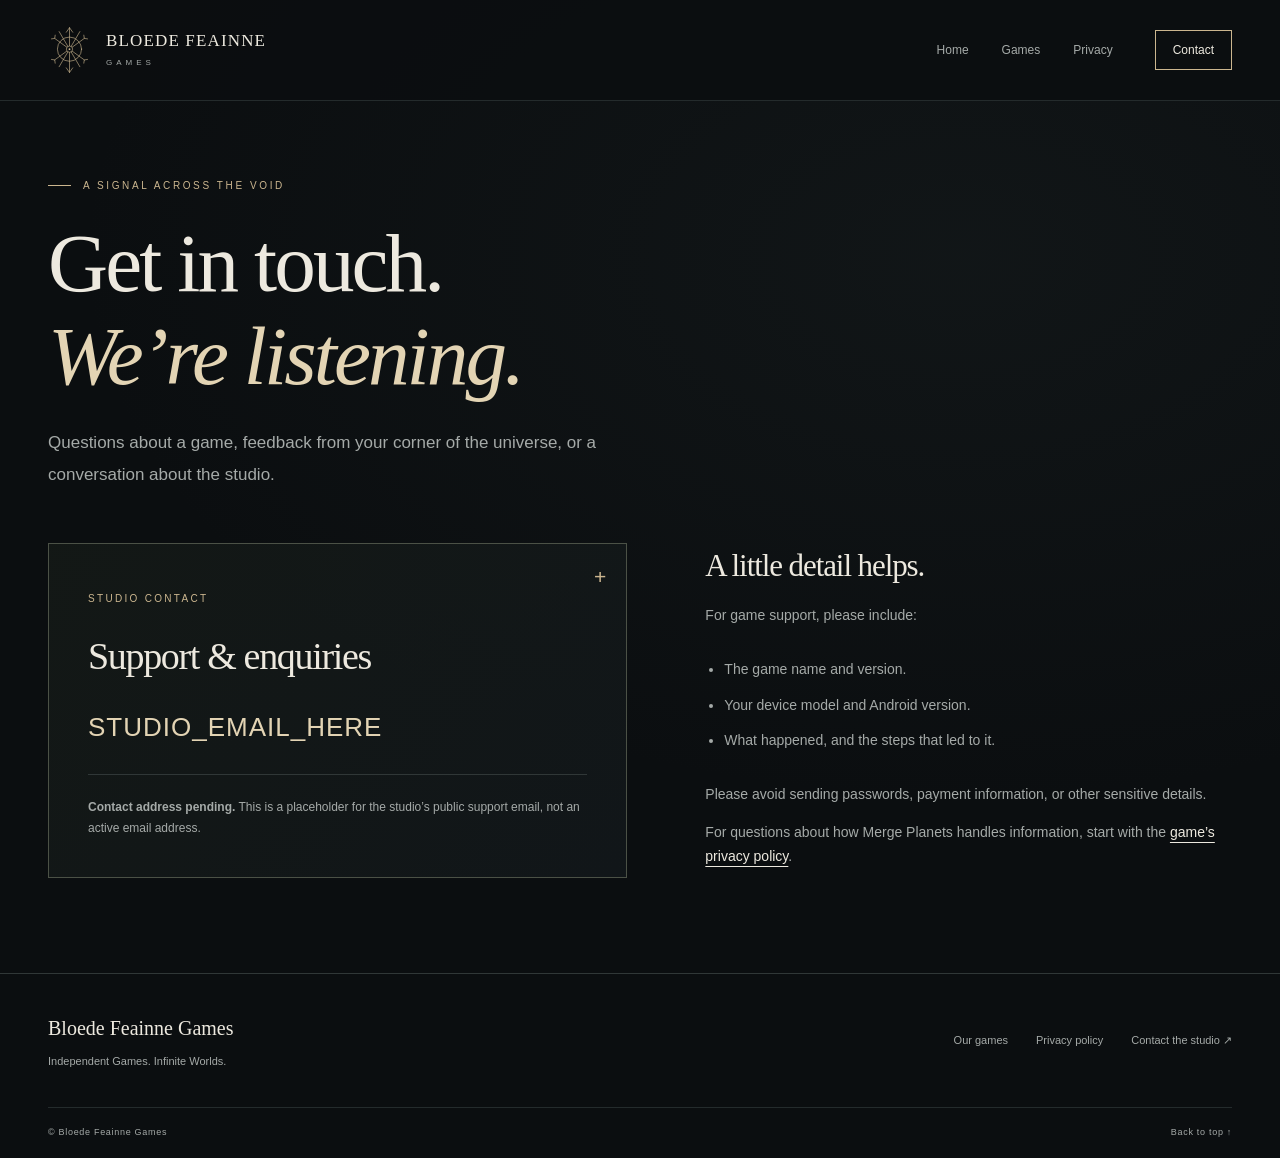
==== contact/index.html @ 2b844831 "Build Bloede Feainne Games static studio website" ====
<!doctype html>
<html lang="en">
<head>
  <meta charset="utf-8">
  <meta name="viewport" content="width=device-width, initial-scale=1">
  <title>Contact | Bloede Feainne Games</title>
  <meta name="description" content="Contact Bloede Feainne Games for game support, feedback, or studio enquiries.">
  <meta name="theme-color" content="#0b0e10">
  <meta name="robots" content="index, follow">
  <link rel="canonical" href="https://bloede-feainne-games.github.io/contact/">
  <meta property="og:type" content="website">
  <meta property="og:site_name" content="Bloede Feainne Games">
  <meta property="og:locale" content="en_US">
  <meta property="og:title" content="Contact | Bloede Feainne Games">
  <meta property="og:description" content="Contact Bloede Feainne Games for game support, feedback, or studio enquiries.">
  <meta property="og:url" content="https://bloede-feainne-games.github.io/contact/">
  <meta property="og:image" content="https://bloede-feainne-games.github.io/assets/images/social-card.png">
  <meta property="og:image:type" content="image/png">
  <meta property="og:image:width" content="1200">
  <meta property="og:image:height" content="630">
  <meta property="og:image:alt" content="Bloede Feainne Games. Independent Games. Infinite Worlds. Original eclipse illustration.">
  <meta name="twitter:card" content="summary_large_image">
  <meta name="twitter:title" content="Contact | Bloede Feainne Games">
  <meta name="twitter:description" content="Contact Bloede Feainne Games for game support, feedback, or studio enquiries.">
  <meta name="twitter:image" content="https://bloede-feainne-games.github.io/assets/images/social-card.png">
  <meta name="twitter:image:alt" content="Bloede Feainne Games. Independent Games. Infinite Worlds.">
  <link rel="icon" href="../assets/images/favicon.svg" type="image/svg+xml">
  <link rel="stylesheet" href="../assets/css/site.css">
  <script src="../assets/js/site.js" defer></script>
</head>
<body id="top">
  <a class="skip-link" href="#main">Skip to content</a>
  <header class="site-header">
    <div class="container header-inner">
      <a class="brand" href="../" aria-label="Bloede Feainne Games — home">
        <img src="../assets/images/studio-mark.svg" alt="" width="43" height="51">
        <span class="brand-name">Bloede Feainne<small>Games</small></span>
      </a>
      <button class="menu-toggle" type="button" data-menu-toggle hidden aria-controls="site-navigation" aria-expanded="true" aria-label="Close navigation">Menu<span class="menu-lines" aria-hidden="true"></span></button>
      <nav class="site-nav" id="site-navigation" data-navigation data-open="true" aria-label="Main navigation">
          <a href="../">Home</a>
          <a href="../games/">Games</a>
          <a href="../privacy/merge-planets/">Privacy</a>
          <a href="../contact/" class="nav-contact" aria-current="page">Contact</a>
      </nav>
    </div>
  </header>
  <main id="main" tabindex="-1">

    <div class="container">
      <header class="page-intro"><p class="eyebrow">A signal across the void</p><h1>Get in touch.<br><em>We’re listening.</em></h1><p class="lead">Questions about a game, feedback from your corner of the universe, or a conversation about the studio.</p></header>
      <div class="contact-layout">
        <section class="contact-panel" aria-labelledby="contact-heading">
          <span class="section-label">Studio contact</span><h2 id="contact-heading">Support &amp; enquiries</h2>
          <!-- PUBLIC EMAIL PLACEHOLDER: replace with a studio address. Do not add personal contact details. -->
          <span class="email-placeholder">STUDIO_EMAIL_HERE</span>
          <p class="placeholder-explanation"><strong>Contact address pending.</strong> This is a placeholder for the studio’s public support email, not an active email address.</p>
        </section>
        <section class="contact-notes" aria-labelledby="support-heading"><h2 id="support-heading">A little detail helps.</h2><p>For game support, please include:</p><ul><li>The game name and version.</li><li>Your device model and Android version.</li><li>What happened, and the steps that led to it.</li></ul><p>Please avoid sending passwords, payment information, or other sensitive details.</p><p>For questions about how Merge Planets handles information, start with the <a href="../privacy/merge-planets/">game’s privacy policy</a>.</p></section>
      </div>
    </div>
  </main>
  <footer class="site-footer">
    <div class="container">
      <div class="footer-top">
        <div><p class="footer-brand">Bloede Feainne Games</p><p class="footer-tagline">Independent Games. Infinite Worlds.</p></div>
        <nav class="footer-nav" aria-label="Footer navigation">
          <a href="../games/">Our games</a>
          <a href="../privacy/merge-planets/">Privacy policy</a>
          <a href="../contact/">Contact the studio <span aria-hidden="true">↗</span></a>
        </nav>
      </div>
      <div class="footer-bottom"><p>© Bloede Feainne Games</p><a href="#top">Back to top <span aria-hidden="true">↑</span></a></div>
    </div>
  </footer>
</body>
</html>
---- assets/css/site.css ----
/*
 * Bloede Feainne Games — shared, dependency-free visual system.
 * 1. Tokens and foundations  2. Navigation  3. Home  4. Games
 * 5. Contact and policy  6. Footer  7. Responsive and motion preferences
 */

/* 1. Tokens and foundations */
:root {
  color-scheme: dark;
  --ink: #0b0e10;
  --surface: #111619;
  --raised: #171d20;
  --paper: #ede9df;
  --muted: #a5aaa8;
  --gold: #cbb68f;
  --gold-light: #e3d4b4;
  --line: #303737;
  --line-soft: #242b2c;
  --red: #bc7870;
  --serif: "Iowan Old Style", "Palatino Linotype", "Book Antiqua", Palatino, Georgia, serif;
  --sans: -apple-system, BlinkMacSystemFont, "Segoe UI", Arial, sans-serif;
  --width: 1220px;
}
*, *::before, *::after { box-sizing: border-box; }
html { scroll-behavior: smooth; scroll-padding-top: 110px; }
body { margin: 0; background: var(--ink); color: var(--paper); font-family: var(--sans); font-size: 16px; line-height: 1.7; -webkit-font-smoothing: antialiased; }
body::before { content: ""; position: absolute; inset: 0 0 auto; height: 850px; background: radial-gradient(ellipse at 75% 30%, #35434325, transparent 65%); pointer-events: none; z-index: -1; }
::selection { background: var(--gold); color: var(--ink); }
a { color: inherit; text-underline-offset: 5px; text-decoration-thickness: 1px; }
a:hover { color: var(--gold-light); }
a:focus-visible, button:focus-visible, [tabindex="0"]:focus-visible, summary:focus-visible { outline: 2px solid var(--gold-light); outline-offset: 6px; }
button { font: inherit; }
img, svg { display: block; max-width: 100%; }
img { height: auto; }
figure, blockquote { margin: 0; }
h1, h2, h3, h4, p { margin-top: 0; }
h1, h2, h3, h4 { line-height: 1.12; font-weight: 400; }
h1, h2, h3 { font-family: var(--serif); letter-spacing: -.035em; }
h1 { font-size: clamp(48px, 6.5vw, 88px); }
h2 { font-size: clamp(36px, 4vw, 54px); }
h3 { font-size: 30px; }
em { font-weight: 400; }
code { font-size: .87em; overflow-wrap: anywhere; }
button, a { -webkit-tap-highlight-color: #cbb68f30; }
[hidden] { display: none !important; }
.container { width: min(var(--width), calc(100% - 96px)); margin-inline: auto; }
.sr-only { position: absolute; width: 1px; height: 1px; padding: 0; margin: -1px; overflow: hidden; clip-path: inset(50%); white-space: nowrap; border: 0; }
.skip-link { position: fixed; top: 12px; left: 12px; z-index: 100; transform: translateY(-180%); background: var(--paper); color: var(--ink); padding: 12px 22px; text-decoration: none; }
.skip-link:focus { transform: translateY(0); color: var(--ink); }
.eyebrow { display: flex; align-items: center; gap: 12px; font-size: 10px; line-height: 1.5; font-weight: 500; letter-spacing: 2.6px; text-transform: uppercase; color: var(--gold); }
.eyebrow::before { content: ""; width: 23px; height: 1px; background: currentColor; flex: none; }
.section-label { font-size: 10px; letter-spacing: 2.3px; color: var(--gold); text-transform: uppercase; }
.muted { color: var(--muted); }
.gold { color: var(--gold); }
.lead { font-size: 17px; line-height: 1.85; color: var(--muted); max-width: 560px; }
.button { display: inline-flex; justify-content: center; align-items: center; gap: 28px; min-height: 48px; padding: 13px 23px; border: 1px solid var(--gold); background: var(--gold); color: #111513; font-size: 12px; font-weight: 600; letter-spacing: .4px; text-decoration: none; transition: background .2s, border-color .2s, color .2s; }
.button:hover { color: var(--ink); background: var(--gold-light); border-color: var(--gold-light); }
.button-outline { background: transparent; color: var(--paper); border-color: #60675f; }
.button-outline:hover { background: #cbb68f0c; color: var(--gold-light); border-color: var(--gold); }
.button-arrow { font-size: 19px; font-weight: 400; line-height: 1; }
.text-link { display: inline-flex; align-items: center; gap: 17px; font-size: 12px; font-weight: 500; padding-block: 9px; text-decoration: none; border-bottom: 1px solid #75746b; }
.text-link:hover { border-color: var(--gold); }
.actions { display: flex; flex-wrap: wrap; align-items: center; gap: 25px; margin-top: 30px; }
.section { padding-block: 78px; border-top: 1px solid var(--line); }
.section-heading { display: flex; justify-content: space-between; align-items: end; gap: 28px; margin-bottom: 34px; }
.section-heading h2 { margin: 12px 0 0; }
.section-heading > p { max-width: 330px; margin-bottom: 3px; font-size: 13px; color: var(--muted); }
.status { display: inline-flex; align-items: center; gap: 8px; font-size: 9px; text-transform: uppercase; letter-spacing: 1.6px; color: var(--gold-light); }
.status::before { content: ""; width: 5px; height: 5px; border-radius: 50%; background: currentColor; }

/* 2. Navigation: all links remain visible without JavaScript. */
.site-header { position: relative; z-index: 5; border-bottom: 1px solid var(--line-soft); background: #0b0e10e8; }
.header-inner { display: flex; align-items: center; justify-content: space-between; gap: 30px; min-height: 100px; }
.brand { display: inline-flex; align-items: center; gap: 15px; text-decoration: none; }
.brand img { width: 43px; height: 51px; flex: none; }
.brand-name { font-family: var(--serif); font-size: 17px; line-height: 1.1; letter-spacing: 1.15px; text-transform: uppercase; }
.brand-name small { display: block; margin-top: 8px; font-family: var(--sans); font-size: 8px; letter-spacing: 4px; color: var(--muted); }
.site-nav { display: flex; align-items: center; gap: 33px; }
.site-nav a { color: var(--muted); padding-block: 12px; font-size: 12px; text-decoration: none; }
.site-nav a:hover, .site-nav a[aria-current="page"] { color: var(--paper); }
.site-nav a[aria-current="page"] { box-shadow: 0 1px var(--gold); }
.site-nav .nav-contact { margin-left: 9px; padding: 9px 17px; border: 1px solid #414a47; }
.site-nav .nav-contact:hover { border-color: var(--gold); }
.site-nav .nav-contact[aria-current="page"] { box-shadow: none; border-color: var(--gold); }
.menu-toggle { display: none; background: transparent; color: var(--paper); border: 1px solid var(--line); min-width: 48px; min-height: 44px; padding: 8px 12px; font-size: 12px; }
.menu-toggle .menu-lines { width: 15px; height: 10px; border-block: 1px solid currentColor; display: inline-block; margin-left: 10px; }

/* 3. Home */
.hero { position: relative; isolation: isolate; padding-block: 104px 98px; min-height: 670px; overflow: hidden; overflow: clip; }
.hero-copy { position: relative; z-index: 2; max-width: 890px; }
.hero .eyebrow { margin-bottom: 29px; }
.hero h1 { font-size: clamp(55px, 6.6vw, 94px); margin-bottom: 28px; line-height: 1.02; }
.hero h1 em { color: var(--gold-light); }
.hero .lead { max-width: 470px; font-size: 15px; }
.hero-graphic { position: absolute; z-index: -1; pointer-events: none; right: -55px; top: -12px; width: 650px; height: 650px; opacity: .84; animation: celestial-drift 22s ease-in-out infinite alternate; }
.hero::after { content: ""; position: absolute; z-index: 0; inset: 0; pointer-events: none; background: linear-gradient(90deg, var(--ink) 0%, #0b0e10ee 23%, #0b0e1090 44%, transparent 70%); }
.hero-meta { position: relative; z-index: 2; display: flex; align-items: center; gap: 14px; margin-top: 47px; color: var(--muted); font-size: 9px; letter-spacing: 1.6px; text-transform: uppercase; }
.hero-meta span:first-child { width: 5px; height: 5px; background: var(--gold); transform: rotate(45deg); }
.home-games { display: grid; grid-template-columns: 1.6fr 1fr; gap: 27px; }
.game-card { min-width: 0; border: 1px solid var(--line); background: #101517; }
.card-art { position: relative; overflow: hidden; border-bottom: 1px solid var(--line); }
.card-art > img { width: 100%; aspect-ratio: 1.78; object-fit: cover; transition: transform .7s ease; }
.game-card:hover .card-art > img { transform: scale(1.025); }
.card-art .art-note { position: absolute; bottom: 15px; left: 20px; right: 15px; margin: 0; color: #c3c5bf; font-size: 8px; letter-spacing: 1.7px; text-transform: uppercase; }
.card-art .status { position: absolute; top: 20px; left: 20px; background: #0b0e10d9; border: 1px solid #585d51; padding: 7px 11px; }
.game-card-small .card-art > img { aspect-ratio: 1.115; }
.card-body { padding: 30px; }
.card-body .game-category { font-size: 9px; letter-spacing: 1.5px; color: var(--gold); text-transform: uppercase; }
.card-body h3 { font-size: clamp(27px, 2.9vw, 39px); margin: 15px 0 14px; }
.card-body > p { color: var(--muted); font-size: 13px; max-width: 500px; }
.card-bottom { display: flex; align-items: center; justify-content: space-between; gap: 15px; margin-top: 25px; }
.card-index { font-family: var(--serif); font-style: italic; font-size: 23px; color: #878d80; }
.studio-section { display: grid; grid-template-columns: 1fr 1fr; gap: 95px; align-items: start; }
.studio-section h2 { margin: 20px 0 0; }
.studio-section > div:last-child { padding-top: 24px; }
.studio-section p { font-size: 15px; color: var(--muted); margin-bottom: 20px; }
.studio-section .text-link { color: var(--paper); }
.closing-note { display: flex; align-items: center; justify-content: center; gap: 23px; padding-block: 35px 55px; color: var(--muted); font-family: var(--serif); font-style: italic; font-size: 17px; text-align: center; }
.closing-note::before, .closing-note::after { content: ""; width: 40px; height: 1px; background: #5a6056; flex: none; }

/* 4. Games */
.page-intro { padding-block: 77px 53px; max-width: 870px; }
.page-intro .eyebrow { margin-bottom: 24px; }
.page-intro h1 { margin-bottom: 24px; }
.page-intro h1 em { color: var(--gold-light); }
.page-intro .lead { margin-bottom: 0; }
.game-jumps { display: flex; flex-wrap: wrap; gap: 27px; margin-top: 27px; }
.game-jumps a { color: var(--muted); font-size: 11px; text-decoration: none; padding-block: 7px; }
.game-jumps a:hover { color: var(--gold); }
.game-jumps span { color: var(--gold); margin-right: 8px; }
.game-project { border-top: 1px solid var(--line); padding-block: 59px 72px; }
.project-overview { display: grid; grid-template-columns: 1fr 1fr; gap: 63px; align-items: center; }
.project-topline { display: flex; flex-wrap: wrap; gap: 14px; align-items: center; margin-bottom: 25px; }
.project-icon { width: 55px; height: 55px; border: 1px solid #565c53; padding: 7px; }
.project-topline .section-label { margin: 0; }
.project-overview h2 { font-size: clamp(41px, 4.5vw, 60px); margin-bottom: 22px; }
.project-overview .description { color: var(--muted); font-size: 15px; }
.project-art { position: relative; border: 1px solid var(--line); background: var(--surface); }
.project-art > img { width: 100%; aspect-ratio: 1; object-fit: cover; }
.project-art figcaption { position: absolute; bottom: 20px; left: 24px; right: 24px; font-size: 9px; letter-spacing: 1.3px; text-transform: uppercase; color: #c3c5bf; }
.game-facts { display: flex; flex-wrap: wrap; gap: 9px; list-style: none; padding: 0; margin-block: 24px; }
.game-facts li { border: 1px solid #3c4440; padding: 5px 11px; font-size: 10px; color: #c5cac2; }
.store-placeholder { display: inline-flex; flex-wrap: wrap; align-items: center; gap: 17px; border: 1px solid #454d46; background: #1b221b; color: #c4c7ba; padding: 11px 17px; font-size: 13px; line-height: 1.5; }
.store-placeholder small { border-left: 1px solid #565f53; padding-left: 17px; font-size: 10px; color: var(--muted); }
.store-note { color: var(--muted); font-size: 11px; margin-top: 12px; }
.game-loop { display: grid; grid-template-columns: repeat(3, minmax(0, 1fr)); margin-top: 48px; border-block: 1px solid var(--line); }
.loop-step { padding: 24px 24px 24px 0; }
.loop-step + .loop-step { padding-left: 24px; border-left: 1px solid var(--line); }
.loop-number { font-size: 10px; color: var(--gold); letter-spacing: 1px; }
.loop-step h3 { font-size: 25px; margin: 11px 0 12px; }
.loop-step p { font-size: 12px; color: var(--muted); margin: 0; }
.screens-heading { display: flex; flex-wrap: wrap; justify-content: space-between; align-items: baseline; gap: 14px; margin: 40px 0 22px; }
.screens-heading h3 { margin: 0; }
.screens-heading p { margin: 0; font-size: 11px; color: var(--muted); }
.screenshot-grid { display: grid; grid-template-columns: repeat(3, minmax(0, 1fr)); gap: 20px; }
.screen-placeholder { aspect-ratio: 4 / 5; border: 1px solid #3a4441; background: linear-gradient(155deg, #18222355, #101517); display: flex; flex-direction: column; align-items: center; justify-content: center; gap: 20px; padding: 25px; }
.screen-glyph { position: relative; width: 47px; height: 65px; border: 1px solid #697165; border-radius: 6px; }
.screen-glyph::before, .screen-glyph::after { content: ""; position: absolute; background: var(--gold); top: 50%; left: 50%; transform: translate(-50%, -50%); }
.screen-glyph::before { width: 13px; height: 1px; }
.screen-glyph::after { width: 1px; height: 13px; }
.screen-placeholder > span:last-child { font-size: 9px; text-align: center; letter-spacing: 1.4px; color: var(--muted); text-transform: uppercase; }
.screenshot-grid figcaption { margin-top: 11px; font-size: 11px; color: var(--muted); }
.screenshot-image { display: block; width: 100%; height: auto; border: 1px solid var(--line); }
.game-note { display: flex; justify-content: space-between; align-items: start; gap: 35px; border-top: 1px solid var(--line); margin-top: 31px; padding-top: 24px; }
.game-note p { font-size: 11px; color: var(--muted); max-width: 590px; margin-bottom: 0; }
.game-note a { font-size: 11px; flex: none; }
.development { padding-bottom: 80px; }
.development .project-art > img { aspect-ratio: 1.35; }
.development h2 { margin-top: 20px; }
.development-note { font-size: 12px; color: var(--muted); border-left: 1px solid var(--gold); padding-left: 17px; margin-top: 25px; }

/* 5. Contact and privacy */
.contact-layout { display: grid; grid-template-columns: 1.1fr 1fr; gap: 78px; padding-bottom: 90px; align-items: start; }
.contact-panel { position: relative; border: 1px solid #4b5146; background: linear-gradient(135deg, #1c231c77, #111619); padding: 39px; }
.contact-panel::after { content: "+"; position: absolute; right: 20px; top: 15px; color: var(--gold); font-size: 21px; font-weight: 200; }
.contact-panel h2 { margin: 25px 0 27px; font-size: 38px; }
.email-placeholder { display: block; color: var(--gold-light); font-size: clamp(17px, 2.2vw, 26px); letter-spacing: 1px; overflow-wrap: anywhere; }
.contact-panel .placeholder-explanation { border-top: 1px solid var(--line); padding-top: 22px; margin: 25px 0 0; font-size: 12px; color: var(--muted); }
.contact-notes { padding-top: 6px; }
.contact-notes h2 { font-size: 31px; margin-bottom: 20px; }
.contact-notes p, .contact-notes li { font-size: 14px; color: var(--muted); }
.contact-notes ul { padding-left: 19px; margin-block: 24px; }
.contact-notes li { padding-block: 6px; }
.contact-notes a { color: var(--paper); }
.policy-intro { max-width: 850px; }
.policy-meta { font-size: 12px; color: var(--muted); line-height: 1.9; }
.policy-meta strong { color: var(--paper); font-weight: 500; }
.policy-layout { display: grid; grid-template-columns: 210px minmax(0, 1fr); gap: 75px; padding-bottom: 85px; }
.policy-toc { position: sticky; top: 28px; align-self: start; border-top: 1px solid var(--line); padding-top: 20px; }
.policy-toc h2 { font: 10px var(--sans); letter-spacing: 2px; color: var(--gold); text-transform: uppercase; margin-bottom: 18px; }
.policy-toc ol { list-style: none; padding: 0; margin: 0; }
.policy-toc a { display: block; padding-block: 7px; font-size: 11px; color: var(--muted); text-decoration: none; }
.policy-toc a:hover { color: var(--gold-light); }
.policy-copy { min-width: 0; }
.draft-notice { padding: 25px; border: 1px solid #8a7453; background: #241f1770; margin-bottom: 35px; }
.draft-notice strong { display: block; color: var(--gold-light); margin-bottom: 9px; font-size: 15px; }
.draft-notice p { font-size: 13px; color: #c4bdaa; margin: 0; }
.policy-copy section { border-top: 1px solid var(--line); padding-top: 29px; margin-top: 29px; }
.policy-copy h2 { font-size: 30px; margin-bottom: 19px; }
.policy-copy p, .policy-copy li { font-size: 14px; color: #b8bfba; }
.policy-copy li { margin-block: 9px; }
.policy-copy .verify { padding: 15px 19px; border-left: 2px solid var(--gold); background: #cbb68f08; font-size: 13px; color: #c9c1ad; }
.verify strong { display: block; color: var(--gold-light); font-size: 10px; letter-spacing: 1.1px; margin-bottom: 7px; }
.policy-copy .email-placeholder { font: 14px var(--sans); color: var(--gold-light); }
.table-wrap { max-width: 100%; overflow-x: auto; }
table { width: 100%; border-collapse: collapse; margin-block: 24px; font-size: 12px; }
caption { font-size: 11px; text-align: left; color: var(--muted); margin-bottom: 12px; }
th, td { border-bottom: 1px solid var(--line); padding: 13px 12px; text-align: left; vertical-align: top; }
th { color: var(--paper); background: var(--raised); font-weight: 500; }
td { color: var(--muted); }
.error-page { position: relative; text-align: center; padding-block: 90px; }
.error-page img { margin: 0 auto 20px; width: 95px; height: 115px; }
.error-page .eyebrow { justify-content: center; }
.error-page h1 { max-width: 750px; margin-inline: auto; }
.error-page .lead { margin-inline: auto; }
.error-page .actions { justify-content: center; }

/* 6. Footer */
.site-footer { border-top: 1px solid var(--line); }
.footer-top { display: flex; justify-content: space-between; align-items: center; gap: 30px; padding-block: 37px; }
.footer-brand { font-family: var(--serif); font-size: 20px; margin: 0; }
.footer-tagline { margin: 7px 0 0; color: var(--muted); font-size: 11px; }
.footer-nav { display: flex; flex-wrap: wrap; gap: 28px; }
.footer-nav a { font-size: 11px; color: var(--muted); text-decoration: none; padding-block: 10px; }
.footer-nav a:hover { color: var(--paper); }
.footer-bottom { display: flex; justify-content: space-between; gap: 20px; padding-block: 17px; border-top: 1px solid var(--line-soft); }
.footer-bottom p, .footer-bottom a { margin: 0; font-size: 9px; color: var(--muted); letter-spacing: .7px; }
.footer-bottom a { text-decoration: none; }

/* 7. Responsive layouts and restrained, optional motion */
@keyframes celestial-drift { from { transform: translateY(0) rotate(-3deg); } to { transform: translateY(9px) rotate(3deg); } }
@media (min-width: 1500px) { .hero { padding-block: 125px 110px; } .hero-graphic { width: 730px; height: 730px; top: -35px; right: -80px; } }
@media (max-width: 1080px) {
  .container { width: calc(100% - 64px); }
  .hero { padding-block: 90px 75px; min-height: 600px; }
  .hero h1 { font-size: clamp(56px, 7.5vw, 80px); }
  .hero-graphic { width: 580px; height: 580px; right: -32px; top: 10px; opacity: .62; }
  .home-games { gap: 22px; grid-template-columns: 1.4fr 1fr; }
  .card-body { padding: 25px; }
  .game-card-small .card-art > img { aspect-ratio: 1.27; }
  .studio-section { gap: 50px; }
  .project-overview { gap: 35px; }
  .contact-layout { gap: 40px; }
  .contact-panel { padding: 30px; }
  .policy-layout { grid-template-columns: 185px minmax(0, 1fr); gap: 40px; }
}
@media (max-width: 720px) {
  html { scroll-padding-top: 25px; }
  .container { width: calc(100% - 40px); }
  .header-inner { flex-wrap: wrap; gap: 0 20px; min-height: 90px; padding-block: 20px; }
  .brand { gap: 11px; }
  .brand img { width: 33px; height: 40px; }
  .brand-name { font-size: 14px; letter-spacing: .7px; }
  .brand-name small { margin-top: 6px; font-size: 7px; letter-spacing: 3px; }
  .site-nav { width: 100%; display: flex; justify-content: space-between; gap: 12px; margin-top: 18px; padding-top: 9px; border-top: 1px solid var(--line); }
  .site-nav a { font-size: 12px; }
  .site-nav .nav-contact { margin-left: 0; padding: 9px 11px; }
  .has-js .menu-toggle { display: inline-flex; align-items: center; justify-content: center; margin-left: auto; }
  .has-js .site-nav[data-open="false"] { display: none; }
  .hero { padding-block: 62px 48px; min-height: 0; }
  .hero .eyebrow { font-size: 9px; letter-spacing: 1.8px; margin-bottom: 27px; }
  .hero h1 { font-size: clamp(45px, 8.3vw, 62px); line-height: 1.08; }
  .hero .lead { max-width: 440px; font-size: 14px; }
  .hero-graphic { width: 440px; height: 440px; top: -25px; right: -20px; opacity: .35; }
  .hero::after { background: linear-gradient(90deg, var(--ink), #0b0e1080 65%, #0b0e1030); }
  .hero-meta { font-size: 8px; letter-spacing: 1.2px; margin-top: 38px; }
  .actions { gap: 20px; }
  .section { padding-block: 49px; }
  .section-heading { align-items: start; margin-bottom: 28px; }
  .section-heading > p { display: none; }
  .section-heading .text-link { margin-top: 23px; white-space: nowrap; }
  .home-games { grid-template-columns: 1fr; gap: 25px; }
  .card-art > img, .game-card-small .card-art > img { aspect-ratio: 1.7; }
  .card-body { padding: 25px; }
  .card-body h3 { font-size: 34px; }
  .card-body p { font-size: 14px; }
  .studio-section { grid-template-columns: 1fr; gap: 25px; }
  .studio-section > div:last-child { padding-top: 0; }
  .studio-section p { font-size: 14px; }
  .closing-note { font-size: 15px; gap: 17px; padding-block: 15px 43px; }
  .closing-note::before, .closing-note::after { width: 20px; }
  .page-intro { padding-block: 52px 39px; }
  .page-intro h1 { font-size: clamp(45px, 9vw, 63px); }
  .lead { font-size: 15px; }
  .game-project { padding-block: 37px 48px; }
  .project-overview { grid-template-columns: 1fr; gap: 33px; }
  .project-overview h2 { font-size: 45px; }
  .project-art > img { aspect-ratio: 1.25; }
  .project-art figcaption { font-size: 8px; left: 18px; bottom: 16px; }
  .game-loop { margin-top: 32px; }
  .loop-step { padding: 20px 13px 20px 0; }
  .loop-step + .loop-step { padding-left: 13px; }
  .loop-step h3 { font-size: 22px; }
  .loop-step p { font-size: 11px; }
  .screenshot-grid { gap: 12px; }
  .screen-placeholder { padding: 12px; gap: 14px; }
  .screen-glyph { width: 30px; height: 43px; border-radius: 4px; }
  .screen-placeholder > span:last-child { font-size: 8px; letter-spacing: .6px; }
  .screenshot-grid figcaption { font-size: 10px; }
  .game-note { flex-direction: column; gap: 16px; }
  .game-note p { font-size: 12px; }
  .development { padding-bottom: 50px; }
  .contact-layout { grid-template-columns: 1fr; gap: 35px; padding-bottom: 55px; }
  .contact-panel { padding: 28px; }
  .contact-panel h2 { font-size: 34px; }
  .email-placeholder { font-size: clamp(17px, 4.7vw, 25px); }
  .policy-layout { grid-template-columns: 1fr; gap: 30px; padding-bottom: 50px; }
  .policy-toc { position: static; }
  .policy-toc ol { columns: 2; column-gap: 25px; }
  .policy-toc li { break-inside: avoid; }
  .policy-toc a { font-size: 11px; }
  .draft-notice { padding: 21px; }
  .policy-copy h2 { font-size: 27px; }
  .footer-top { flex-direction: column; align-items: start; gap: 22px; padding-block: 30px; }
  .footer-nav { gap: 23px; }
  .footer-bottom { flex-direction: column; gap: 10px; }
  .error-page { padding-block: 50px; }
}
@media (max-width: 380px) {
  .container { width: calc(100% - 32px); }
  .brand-name { font-size: 12px; }
  .menu-toggle { padding-inline: 9px; }
  .hero h1 { font-size: 41px; }
  .hero-graphic { width: 340px; height: 340px; right: -16px; }
  .hero .eyebrow { font-size: 8px; letter-spacing: 1.1px; }
  .project-overview h2 { font-size: 38px; }
  .card-body { padding: 21px; }
  .card-body h3 { font-size: 30px; }
  .contact-panel { padding: 23px; }
  .policy-toc ol { columns: 1; }
}
@media (prefers-reduced-motion: reduce) {
  html { scroll-behavior: auto; }
  .hero-graphic { animation: none; }
  .card-art > img, .button { transition: none; }
  .game-card:hover .card-art > img { transform: none; }
}
@media print {
  :root { color-scheme: light; }
  body { background: white; color: black; }
  .site-header, .site-footer, .policy-toc, .hero-graphic { display: none; }
  .container { width: 100%; }
  .policy-layout { display: block; }
  .policy-copy p, .policy-copy li, .policy-meta, .policy-meta strong, .verify strong, .policy-copy .verify { color: black; }
}
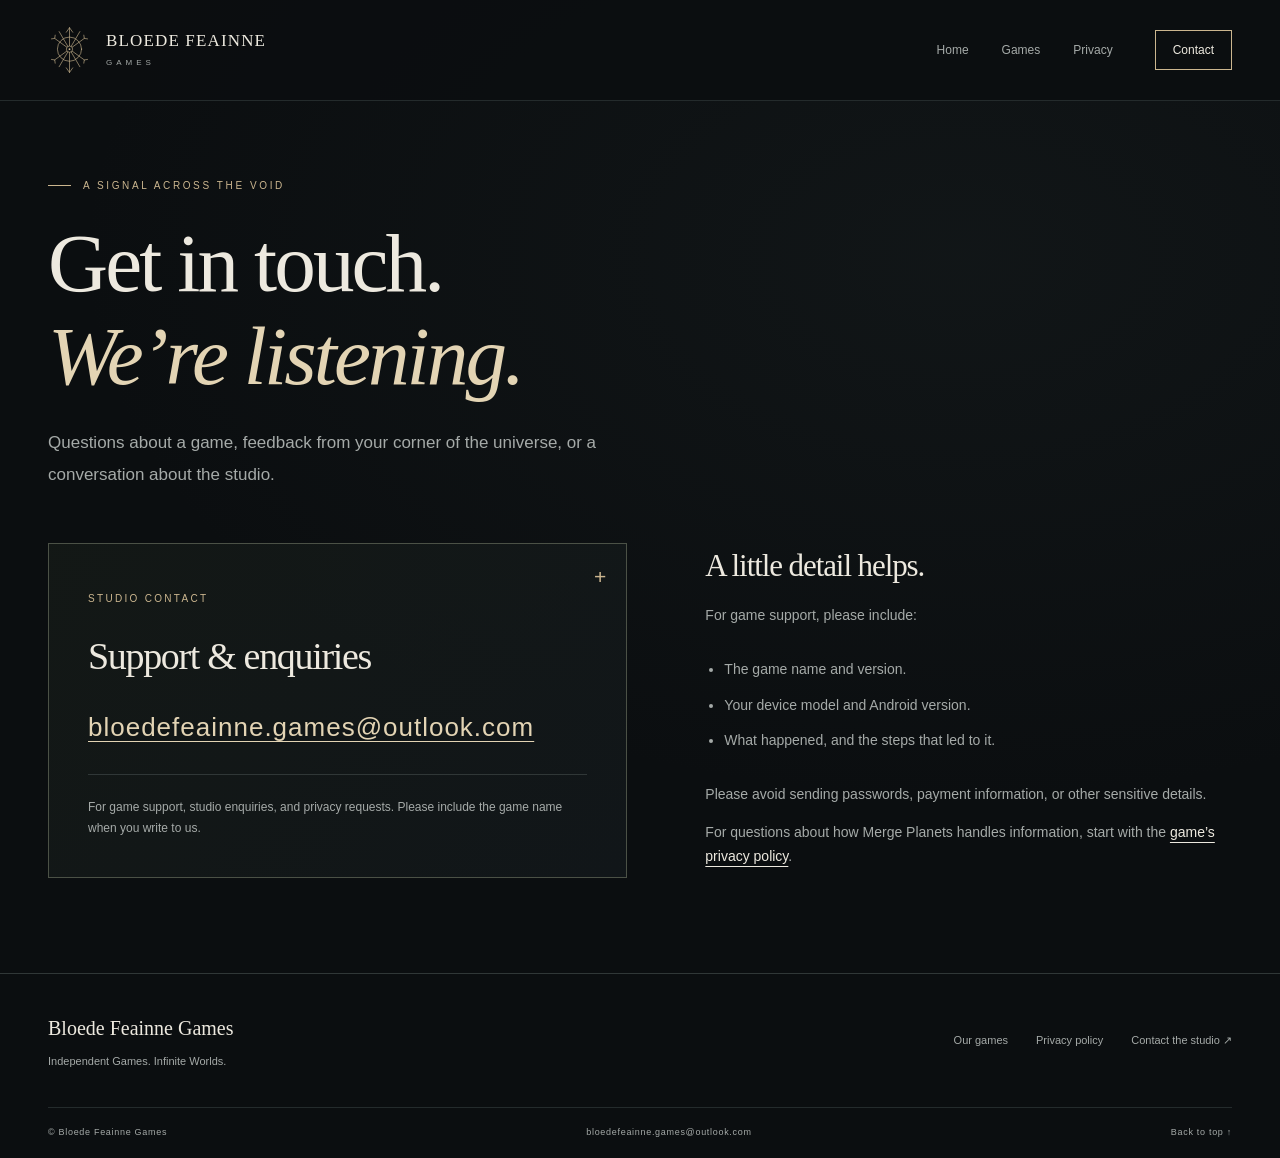
==== commit fb128afa: "Audit Merge Planets privacy practices and update public contact" ====
--- a/contact/index.html
+++ b/contact/index.html
@@ -52,9 +52,9 @@
       <div class="contact-layout">
         <section class="contact-panel" aria-labelledby="contact-heading">
           <span class="section-label">Studio contact</span><h2 id="contact-heading">Support &amp; enquiries</h2>
-          <!-- PUBLIC EMAIL PLACEHOLDER: replace with a studio address. Do not add personal contact details. -->
-          <span class="email-placeholder">STUDIO_EMAIL_HERE</span>
-          <p class="placeholder-explanation"><strong>Contact address pending.</strong> This is a placeholder for the studio’s public support email, not an active email address.</p>
+          <!-- Official public studio contact. -->
+          <a class="email-placeholder" href="mailto:bloedefeainne.games@outlook.com">bloedefeainne.games@outlook.com</a>
+          <p class="placeholder-explanation">For game support, studio enquiries, and privacy requests. Please include the game name when you write to us.</p>
         </section>
         <section class="contact-notes" aria-labelledby="support-heading"><h2 id="support-heading">A little detail helps.</h2><p>For game support, please include:</p><ul><li>The game name and version.</li><li>Your device model and Android version.</li><li>What happened, and the steps that led to it.</li></ul><p>Please avoid sending passwords, payment information, or other sensitive details.</p><p>For questions about how Merge Planets handles information, start with the <a href="../privacy/merge-planets/">game’s privacy policy</a>.</p></section>
       </div>
@@ -70,7 +70,7 @@
           <a href="../contact/">Contact the studio <span aria-hidden="true">↗</span></a>
         </nav>
       </div>
-      <div class="footer-bottom"><p>© Bloede Feainne Games</p><a href="#top">Back to top <span aria-hidden="true">↑</span></a></div>
+      <div class="footer-bottom"><p>© Bloede Feainne Games</p><a href="mailto:bloedefeainne.games@outlook.com">bloedefeainne.games@outlook.com</a><a href="#top">Back to top <span aria-hidden="true">↑</span></a></div>
     </div>
   </footer>
 </body>
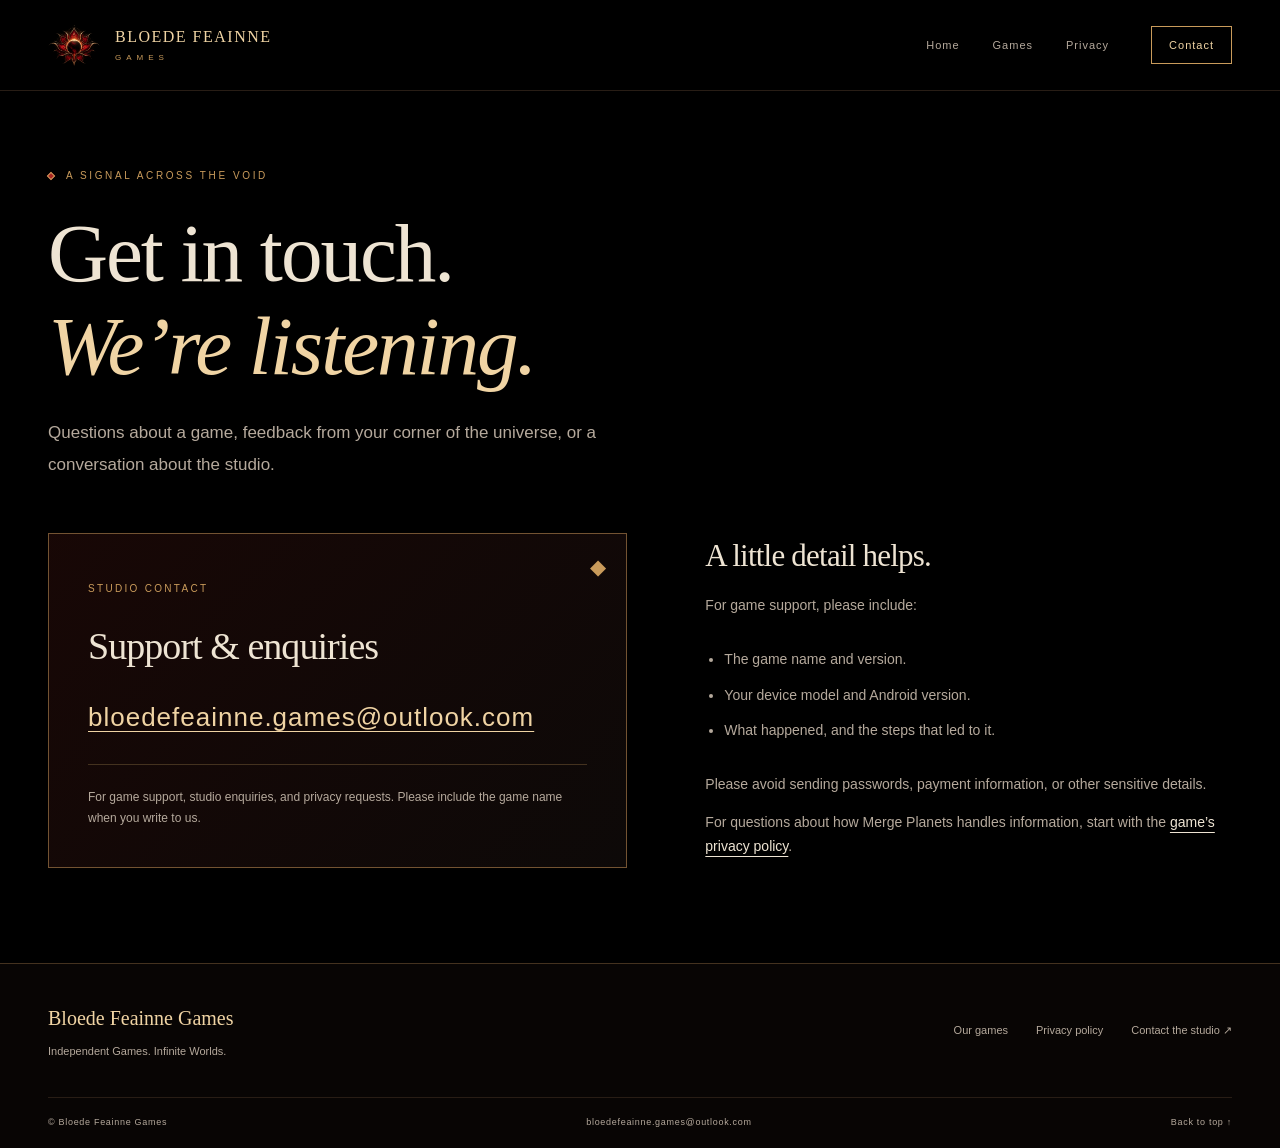
==== commit f1478578: "Restyle studio website around crimson and gold splash artwork" ====
--- a/contact/index.html
+++ b/contact/index.html
@@ -5,7 +5,7 @@
   <meta name="viewport" content="width=device-width, initial-scale=1">
   <title>Contact | Bloede Feainne Games</title>
   <meta name="description" content="Contact Bloede Feainne Games for game support, feedback, or studio enquiries.">
-  <meta name="theme-color" content="#0b0e10">
+  <meta name="theme-color" content="#000000">
   <meta name="robots" content="index, follow">
   <link rel="canonical" href="https://bloede-feainne-games.github.io/contact/">
   <meta property="og:type" content="website">
@@ -18,7 +18,7 @@
   <meta property="og:image:type" content="image/png">
   <meta property="og:image:width" content="1200">
   <meta property="og:image:height" content="630">
-  <meta property="og:image:alt" content="Bloede Feainne Games. Independent Games. Infinite Worlds. Original eclipse illustration.">
+  <meta property="og:image:alt" content="Bloede Feainne Games. Independent Games. Infinite Worlds. Crimson and gold studio emblem.">
   <meta name="twitter:card" content="summary_large_image">
   <meta name="twitter:title" content="Contact | Bloede Feainne Games">
   <meta name="twitter:description" content="Contact Bloede Feainne Games for game support, feedback, or studio enquiries.">
--- a/assets/css/site.css
+++ b/assets/css/site.css
@@ -7,24 +7,23 @@
 /* 1. Tokens and foundations */
 :root {
   color-scheme: dark;
-  --ink: #0b0e10;
-  --surface: #111619;
-  --raised: #171d20;
-  --paper: #ede9df;
-  --muted: #a5aaa8;
-  --gold: #cbb68f;
-  --gold-light: #e3d4b4;
-  --line: #303737;
-  --line-soft: #242b2c;
-  --red: #bc7870;
+  --ink: #000000;
+  --surface: #0d0908;
+  --raised: #18110d;
+  --paper: #eee4d3;
+  --muted: #b5a99c;
+  --gold: #c99b5b;
+  --gold-light: #f0d4a4;
+  --line: #44321f;
+  --line-soft: #281d15;
+  --red: #c96558;
   --serif: "Iowan Old Style", "Palatino Linotype", "Book Antiqua", Palatino, Georgia, serif;
   --sans: -apple-system, BlinkMacSystemFont, "Segoe UI", Arial, sans-serif;
-  --width: 1220px;
+  --width: 1200px;
 }
 *, *::before, *::after { box-sizing: border-box; }
-html { scroll-behavior: smooth; scroll-padding-top: 110px; }
+html { scroll-behavior: smooth; scroll-padding-top: 32px; }
 body { margin: 0; background: var(--ink); color: var(--paper); font-family: var(--sans); font-size: 16px; line-height: 1.7; -webkit-font-smoothing: antialiased; }
-body::before { content: ""; position: absolute; inset: 0 0 auto; height: 850px; background: radial-gradient(ellipse at 75% 30%, #35434325, transparent 65%); pointer-events: none; z-index: -1; }
 ::selection { background: var(--gold); color: var(--ink); }
 a { color: inherit; text-underline-offset: 5px; text-decoration-thickness: 1px; }
 a:hover { color: var(--gold-light); }
@@ -35,88 +34,91 @@
 figure, blockquote { margin: 0; }
 h1, h2, h3, h4, p { margin-top: 0; }
 h1, h2, h3, h4 { line-height: 1.12; font-weight: 400; }
-h1, h2, h3 { font-family: var(--serif); letter-spacing: -.035em; }
+h1, h2, h3 { font-family: var(--serif); letter-spacing: -.025em; }
 h1 { font-size: clamp(48px, 6.5vw, 88px); }
 h2 { font-size: clamp(36px, 4vw, 54px); }
 h3 { font-size: 30px; }
 em { font-weight: 400; }
 code { font-size: .87em; overflow-wrap: anywhere; }
-button, a { -webkit-tap-highlight-color: #cbb68f30; }
+button, a { -webkit-tap-highlight-color: #c99b5b30; }
 [hidden] { display: none !important; }
 .container { width: min(var(--width), calc(100% - 96px)); margin-inline: auto; }
 .sr-only { position: absolute; width: 1px; height: 1px; padding: 0; margin: -1px; overflow: hidden; clip-path: inset(50%); white-space: nowrap; border: 0; }
 .skip-link { position: fixed; top: 12px; left: 12px; z-index: 100; transform: translateY(-180%); background: var(--paper); color: var(--ink); padding: 12px 22px; text-decoration: none; }
 .skip-link:focus { transform: translateY(0); color: var(--ink); }
 .eyebrow { display: flex; align-items: center; gap: 12px; font-size: 10px; line-height: 1.5; font-weight: 500; letter-spacing: 2.6px; text-transform: uppercase; color: var(--gold); }
-.eyebrow::before { content: ""; width: 23px; height: 1px; background: currentColor; flex: none; }
+.eyebrow::before { content: ""; width: 6px; height: 6px; background: #a92522; border: 1px solid var(--gold); transform: rotate(45deg); flex: none; }
 .section-label { font-size: 10px; letter-spacing: 2.3px; color: var(--gold); text-transform: uppercase; }
 .muted { color: var(--muted); }
 .gold { color: var(--gold); }
 .lead { font-size: 17px; line-height: 1.85; color: var(--muted); max-width: 560px; }
-.button { display: inline-flex; justify-content: center; align-items: center; gap: 28px; min-height: 48px; padding: 13px 23px; border: 1px solid var(--gold); background: var(--gold); color: #111513; font-size: 12px; font-weight: 600; letter-spacing: .4px; text-decoration: none; transition: background .2s, border-color .2s, color .2s; }
+.button { display: inline-flex; justify-content: center; align-items: center; gap: 28px; min-height: 48px; padding: 13px 23px; border: 1px solid var(--gold); background: linear-gradient(120deg, #e6c18b, #bc8b4d); color: #170d06; font-size: 11px; font-weight: 650; letter-spacing: 1px; text-decoration: none; transition: background .2s, border-color .2s, color .2s; }
 .button:hover { color: var(--ink); background: var(--gold-light); border-color: var(--gold-light); }
-.button-outline { background: transparent; color: var(--paper); border-color: #60675f; }
-.button-outline:hover { background: #cbb68f0c; color: var(--gold-light); border-color: var(--gold); }
+.button-outline { background: transparent; color: var(--paper); border-color: #806442; }
+.button-outline:hover { background: #c99b5b0c; color: var(--gold-light); border-color: var(--gold); }
 .button-arrow { font-size: 19px; font-weight: 400; line-height: 1; }
-.text-link { display: inline-flex; align-items: center; gap: 17px; font-size: 12px; font-weight: 500; padding-block: 9px; text-decoration: none; border-bottom: 1px solid #75746b; }
+.text-link { display: inline-flex; align-items: center; gap: 17px; font-size: 12px; font-weight: 500; padding-block: 9px; text-decoration: none; border-bottom: 1px solid #6b4d2d; }
 .text-link:hover { border-color: var(--gold); }
 .actions { display: flex; flex-wrap: wrap; align-items: center; gap: 25px; margin-top: 30px; }
-.section { padding-block: 78px; border-top: 1px solid var(--line); }
+.section { position: relative; padding-block: 78px; border-top: 1px solid var(--line); }
+.section::before { content: ""; position: absolute; top: -4px; left: calc(50% - 4px); width: 7px; height: 7px; background: #8e201d; border: 1px solid var(--gold); transform: rotate(45deg); }
 .section-heading { display: flex; justify-content: space-between; align-items: end; gap: 28px; margin-bottom: 34px; }
 .section-heading h2 { margin: 12px 0 0; }
 .section-heading > p { max-width: 330px; margin-bottom: 3px; font-size: 13px; color: var(--muted); }
 .status { display: inline-flex; align-items: center; gap: 8px; font-size: 9px; text-transform: uppercase; letter-spacing: 1.6px; color: var(--gold-light); }
-.status::before { content: ""; width: 5px; height: 5px; border-radius: 50%; background: currentColor; }
+.status::before { content: ""; width: 5px; height: 5px; background: #c75b49; transform: rotate(45deg); }
 
 /* 2. Navigation: all links remain visible without JavaScript. */
-.site-header { position: relative; z-index: 5; border-bottom: 1px solid var(--line-soft); background: #0b0e10e8; }
-.header-inner { display: flex; align-items: center; justify-content: space-between; gap: 30px; min-height: 100px; }
+.site-header { position: relative; z-index: 5; border-bottom: 1px solid var(--line-soft); background: #000; }
+.header-inner { display: flex; align-items: center; justify-content: space-between; gap: 30px; min-height: 90px; }
 .brand { display: inline-flex; align-items: center; gap: 15px; text-decoration: none; }
-.brand img { width: 43px; height: 51px; flex: none; }
-.brand-name { font-family: var(--serif); font-size: 17px; line-height: 1.1; letter-spacing: 1.15px; text-transform: uppercase; }
-.brand-name small { display: block; margin-top: 8px; font-family: var(--sans); font-size: 8px; letter-spacing: 4px; color: var(--muted); }
+.brand img { width: 52px; height: 52px; flex: none; }
+.brand-name { font-family: var(--serif); font-size: 16px; line-height: 1.15; letter-spacing: 1.5px; color: var(--gold-light); text-transform: uppercase; }
+.brand-name small { display: block; margin-top: 7px; font-family: var(--sans); font-size: 8px; letter-spacing: 5px; color: var(--gold); }
 .site-nav { display: flex; align-items: center; gap: 33px; }
-.site-nav a { color: var(--muted); padding-block: 12px; font-size: 12px; text-decoration: none; }
-.site-nav a:hover, .site-nav a[aria-current="page"] { color: var(--paper); }
+.site-nav a { color: var(--muted); padding-block: 12px; font-size: 11px; letter-spacing: 1px; text-decoration: none; }
+.site-nav a:hover, .site-nav a[aria-current="page"] { color: var(--gold-light); }
 .site-nav a[aria-current="page"] { box-shadow: 0 1px var(--gold); }
-.site-nav .nav-contact { margin-left: 9px; padding: 9px 17px; border: 1px solid #414a47; }
+.site-nav .nav-contact { margin-left: 9px; padding: 9px 17px; border: 1px solid #61482d; }
 .site-nav .nav-contact:hover { border-color: var(--gold); }
 .site-nav .nav-contact[aria-current="page"] { box-shadow: none; border-color: var(--gold); }
 .menu-toggle { display: none; background: transparent; color: var(--paper); border: 1px solid var(--line); min-width: 48px; min-height: 44px; padding: 8px 12px; font-size: 12px; }
 .menu-toggle .menu-lines { width: 15px; height: 10px; border-block: 1px solid currentColor; display: inline-block; margin-left: 10px; }
 
-/* 3. Home */
-.hero { position: relative; isolation: isolate; padding-block: 104px 98px; min-height: 670px; overflow: hidden; overflow: clip; }
-.hero-copy { position: relative; z-index: 2; max-width: 890px; }
-.hero .eyebrow { margin-bottom: 29px; }
-.hero h1 { font-size: clamp(55px, 6.6vw, 94px); margin-bottom: 28px; line-height: 1.02; }
+/* 3. Home — the supplied studio artwork is the centerpiece. */
+.hero { position: relative; padding-block: 28px 48px; text-align: center; }
+.hero .eyebrow { justify-content: center; font-size: 9px; letter-spacing: 3.5px; margin: 0; }
+.hero .eyebrow::after { content: ""; width: 6px; height: 6px; border: 1px solid var(--gold); transform: rotate(45deg); }
+.hero-graphic { width: min(840px, 100%); margin: 10px auto 0; }
+.hero-copy { position: relative; }
+.hero h1 { font-size: clamp(32px, 3.4vw, 47px); line-height: 1.2; letter-spacing: -.02em; margin-bottom: 18px; }
 .hero h1 em { color: var(--gold-light); }
-.hero .lead { max-width: 470px; font-size: 15px; }
-.hero-graphic { position: absolute; z-index: -1; pointer-events: none; right: -55px; top: -12px; width: 650px; height: 650px; opacity: .84; animation: celestial-drift 22s ease-in-out infinite alternate; }
-.hero::after { content: ""; position: absolute; z-index: 0; inset: 0; pointer-events: none; background: linear-gradient(90deg, var(--ink) 0%, #0b0e10ee 23%, #0b0e1090 44%, transparent 70%); }
-.hero-meta { position: relative; z-index: 2; display: flex; align-items: center; gap: 14px; margin-top: 47px; color: var(--muted); font-size: 9px; letter-spacing: 1.6px; text-transform: uppercase; }
-.hero-meta span:first-child { width: 5px; height: 5px; background: var(--gold); transform: rotate(45deg); }
-.home-games { display: grid; grid-template-columns: 1.6fr 1fr; gap: 27px; }
-.game-card { min-width: 0; border: 1px solid var(--line); background: #101517; }
-.card-art { position: relative; overflow: hidden; border-bottom: 1px solid var(--line); }
-.card-art > img { width: 100%; aspect-ratio: 1.78; object-fit: cover; transition: transform .7s ease; }
+.hero .lead { max-width: 525px; margin: 0 auto; font-size: 13px; }
+.hero .actions { justify-content: center; margin-top: 26px; }
+.hero-scroll { display: inline-flex; align-items: center; gap: 17px; margin-top: 39px; padding-block: 8px; font-size: 8px; text-transform: uppercase; letter-spacing: 2.5px; text-decoration: none; color: var(--muted); }
+.hero-scroll span { color: var(--gold); font-size: 16px; }
+.home-games { display: grid; grid-template-columns: 1fr 1fr; gap: 38px; }
+.game-card { min-width: 0; }
+.card-art { position: relative; overflow: hidden; border: 1px solid var(--line); background: var(--surface); }
+.card-art > img { width: 100%; aspect-ratio: 1.65; object-fit: cover; transition: transform .7s ease; }
 .game-card:hover .card-art > img { transform: scale(1.025); }
-.card-art .art-note { position: absolute; bottom: 15px; left: 20px; right: 15px; margin: 0; color: #c3c5bf; font-size: 8px; letter-spacing: 1.7px; text-transform: uppercase; }
-.card-art .status { position: absolute; top: 20px; left: 20px; background: #0b0e10d9; border: 1px solid #585d51; padding: 7px 11px; }
-.game-card-small .card-art > img { aspect-ratio: 1.115; }
-.card-body { padding: 30px; }
-.card-body .game-category { font-size: 9px; letter-spacing: 1.5px; color: var(--gold); text-transform: uppercase; }
-.card-body h3 { font-size: clamp(27px, 2.9vw, 39px); margin: 15px 0 14px; }
-.card-body > p { color: var(--muted); font-size: 13px; max-width: 500px; }
-.card-bottom { display: flex; align-items: center; justify-content: space-between; gap: 15px; margin-top: 25px; }
-.card-index { font-family: var(--serif); font-style: italic; font-size: 23px; color: #878d80; }
-.studio-section { display: grid; grid-template-columns: 1fr 1fr; gap: 95px; align-items: start; }
+.card-art .art-note { position: absolute; bottom: 16px; left: 20px; right: 15px; margin: 0; color: #dfcdb7; font-size: 8px; letter-spacing: 1.5px; text-transform: uppercase; }
+.card-art .status { position: absolute; top: 20px; left: 20px; background: #000d; border: 1px solid #755431; padding: 7px 11px; }
+.card-body { padding: 28px 0 0; }
+.card-body .game-category { font-size: 9px; letter-spacing: 1.8px; color: var(--gold); text-transform: uppercase; }
+.card-body h3 { font-size: clamp(30px, 3vw, 40px); margin: 15px 0; }
+.card-body > p { color: var(--muted); font-size: 13px; max-width: 440px; }
+.card-bottom { display: flex; align-items: center; justify-content: space-between; gap: 15px; margin-top: 23px; padding-bottom: 24px; border-bottom: 1px solid var(--line-soft); }
+.card-index { font: italic 26px var(--serif); color: var(--gold); }
+.studio-section { display: grid; grid-template-columns: 1fr 1fr; gap: 95px; align-items: start; background: radial-gradient(ellipse at 35% 50%, #72171218, transparent 65%); }
 .studio-section h2 { margin: 20px 0 0; }
-.studio-section > div:last-child { padding-top: 24px; }
-.studio-section p { font-size: 15px; color: var(--muted); margin-bottom: 20px; }
+.studio-section h2 em { color: var(--gold-light); }
+.studio-section > div:last-child { padding-top: 25px; }
+.studio-section p { font-size: 14px; color: var(--muted); margin-bottom: 20px; }
 .studio-section .text-link { color: var(--paper); }
-.closing-note { display: flex; align-items: center; justify-content: center; gap: 23px; padding-block: 35px 55px; color: var(--muted); font-family: var(--serif); font-style: italic; font-size: 17px; text-align: center; }
-.closing-note::before, .closing-note::after { content: ""; width: 40px; height: 1px; background: #5a6056; flex: none; }
+.closing-note { display: flex; align-items: center; justify-content: center; gap: 24px; padding-block: 22px 55px; color: var(--gold); font: italic 18px var(--serif); text-align: center; }
+.closing-note::before, .closing-note::after { content: ""; width: 50px; height: 1px; background: linear-gradient(90deg, transparent, var(--gold)); flex: none; }
+.closing-note::after { transform: rotate(180deg); }
 
 /* 4. Games */
 .page-intro { padding-block: 77px 53px; max-width: 870px; }
@@ -131,17 +133,17 @@
 .game-project { border-top: 1px solid var(--line); padding-block: 59px 72px; }
 .project-overview { display: grid; grid-template-columns: 1fr 1fr; gap: 63px; align-items: center; }
 .project-topline { display: flex; flex-wrap: wrap; gap: 14px; align-items: center; margin-bottom: 25px; }
-.project-icon { width: 55px; height: 55px; border: 1px solid #565c53; padding: 7px; }
+.project-icon { width: 55px; height: 55px; border: 1px solid #806442; padding: 7px; }
 .project-topline .section-label { margin: 0; }
 .project-overview h2 { font-size: clamp(41px, 4.5vw, 60px); margin-bottom: 22px; }
 .project-overview .description { color: var(--muted); font-size: 15px; }
 .project-art { position: relative; border: 1px solid var(--line); background: var(--surface); }
 .project-art > img { width: 100%; aspect-ratio: 1; object-fit: cover; }
-.project-art figcaption { position: absolute; bottom: 20px; left: 24px; right: 24px; font-size: 9px; letter-spacing: 1.3px; text-transform: uppercase; color: #c3c5bf; }
+.project-art figcaption { position: absolute; bottom: 20px; left: 24px; right: 24px; font-size: 9px; letter-spacing: 1.3px; text-transform: uppercase; color: #dfcdb7; }
 .game-facts { display: flex; flex-wrap: wrap; gap: 9px; list-style: none; padding: 0; margin-block: 24px; }
-.game-facts li { border: 1px solid #3c4440; padding: 5px 11px; font-size: 10px; color: #c5cac2; }
-.store-placeholder { display: inline-flex; flex-wrap: wrap; align-items: center; gap: 17px; border: 1px solid #454d46; background: #1b221b; color: #c4c7ba; padding: 11px 17px; font-size: 13px; line-height: 1.5; }
-.store-placeholder small { border-left: 1px solid #565f53; padding-left: 17px; font-size: 10px; color: var(--muted); }
+.game-facts li { border: 1px solid #44321f; padding: 5px 11px; font-size: 10px; color: #c7bbac; }
+.store-placeholder { display: inline-flex; flex-wrap: wrap; align-items: center; gap: 17px; border: 1px solid #61482d; background: #18110d; color: #dfcdb7; padding: 11px 17px; font-size: 13px; line-height: 1.5; }
+.store-placeholder small { border-left: 1px solid #735332; padding-left: 17px; font-size: 10px; color: var(--muted); }
 .store-note { color: var(--muted); font-size: 11px; margin-top: 12px; }
 .game-loop { display: grid; grid-template-columns: repeat(3, minmax(0, 1fr)); margin-top: 48px; border-block: 1px solid var(--line); }
 .loop-step { padding: 24px 24px 24px 0; }
@@ -153,8 +155,8 @@
 .screens-heading h3 { margin: 0; }
 .screens-heading p { margin: 0; font-size: 11px; color: var(--muted); }
 .screenshot-grid { display: grid; grid-template-columns: repeat(3, minmax(0, 1fr)); gap: 20px; }
-.screen-placeholder { aspect-ratio: 4 / 5; border: 1px solid #3a4441; background: linear-gradient(155deg, #18222355, #101517); display: flex; flex-direction: column; align-items: center; justify-content: center; gap: 20px; padding: 25px; }
-.screen-glyph { position: relative; width: 47px; height: 65px; border: 1px solid #697165; border-radius: 6px; }
+.screen-placeholder { aspect-ratio: 4 / 5; border: 1px solid #44321f; background: linear-gradient(155deg, #32110d55, #0d0908); display: flex; flex-direction: column; align-items: center; justify-content: center; gap: 20px; padding: 25px; }
+.screen-glyph { position: relative; width: 47px; height: 65px; border: 1px solid #806442; border-radius: 6px; }
 .screen-glyph::before, .screen-glyph::after { content: ""; position: absolute; background: var(--gold); top: 50%; left: 50%; transform: translate(-50%, -50%); }
 .screen-glyph::before { width: 13px; height: 1px; }
 .screen-glyph::after { width: 1px; height: 13px; }
@@ -171,8 +173,8 @@
 
 /* 5. Contact and privacy */
 .contact-layout { display: grid; grid-template-columns: 1.1fr 1fr; gap: 78px; padding-bottom: 90px; align-items: start; }
-.contact-panel { position: relative; border: 1px solid #4b5146; background: linear-gradient(135deg, #1c231c77, #111619); padding: 39px; }
-.contact-panel::after { content: "+"; position: absolute; right: 20px; top: 15px; color: var(--gold); font-size: 21px; font-weight: 200; }
+.contact-panel { position: relative; border: 1px solid #735332; background: linear-gradient(135deg, #47161155, #0d0908); padding: 39px; }
+.contact-panel::after { content: "◆"; position: absolute; right: 20px; top: 15px; color: var(--gold); font-size: 21px; font-weight: 200; }
 .contact-panel h2 { margin: 25px 0 27px; font-size: 38px; }
 .email-placeholder { display: block; color: var(--gold-light); font-size: clamp(17px, 2.2vw, 26px); letter-spacing: 1px; overflow-wrap: anywhere; }
 .contact-panel .placeholder-explanation { border-top: 1px solid var(--line); padding-top: 22px; margin: 25px 0 0; font-size: 12px; color: var(--muted); }
@@ -197,9 +199,9 @@
 .draft-notice p { font-size: 13px; color: #c4bdaa; margin: 0; }
 .policy-copy section { border-top: 1px solid var(--line); padding-top: 29px; margin-top: 29px; }
 .policy-copy h2 { font-size: 30px; margin-bottom: 19px; }
-.policy-copy p, .policy-copy li { font-size: 14px; color: #b8bfba; }
+.policy-copy p, .policy-copy li { font-size: 14px; color: #c7bbac; }
 .policy-copy li { margin-block: 9px; }
-.policy-copy .verify { padding: 15px 19px; border-left: 2px solid var(--gold); background: #cbb68f08; font-size: 13px; color: #c9c1ad; }
+.policy-copy .verify { padding: 15px 19px; border-left: 2px solid var(--gold); background: #c99b5b08; font-size: 13px; color: #d6bfa2; }
 .verify strong { display: block; color: var(--gold-light); font-size: 10px; letter-spacing: 1.1px; margin-bottom: 7px; }
 .policy-copy .email-placeholder { font: 14px var(--sans); color: var(--gold-light); }
 .table-wrap { max-width: 100%; overflow-x: auto; }
@@ -216,9 +218,9 @@
 .error-page .actions { justify-content: center; }
 
 /* 6. Footer */
-.site-footer { border-top: 1px solid var(--line); }
+.site-footer { border-top: 1px solid var(--line); background: #080504; }
 .footer-top { display: flex; justify-content: space-between; align-items: center; gap: 30px; padding-block: 37px; }
-.footer-brand { font-family: var(--serif); font-size: 20px; margin: 0; }
+.footer-brand { color: var(--gold-light); font-family: var(--serif); font-size: 20px; margin: 0; }
 .footer-tagline { margin: 7px 0 0; color: var(--muted); font-size: 11px; }
 .footer-nav { display: flex; flex-wrap: wrap; gap: 28px; }
 .footer-nav a { font-size: 11px; color: var(--muted); text-decoration: none; padding-block: 10px; }
@@ -227,17 +229,11 @@
 .footer-bottom p, .footer-bottom a { margin: 0; font-size: 9px; color: var(--muted); letter-spacing: .7px; }
 .footer-bottom a { text-decoration: none; }
 
-/* 7. Responsive layouts and restrained, optional motion */
-@keyframes celestial-drift { from { transform: translateY(0) rotate(-3deg); } to { transform: translateY(9px) rotate(3deg); } }
-@media (min-width: 1500px) { .hero { padding-block: 125px 110px; } .hero-graphic { width: 730px; height: 730px; top: -35px; right: -80px; } }
+/* 7. Responsive layouts and motion preferences */
 @media (max-width: 1080px) {
   .container { width: calc(100% - 64px); }
-  .hero { padding-block: 90px 75px; min-height: 600px; }
-  .hero h1 { font-size: clamp(56px, 7.5vw, 80px); }
-  .hero-graphic { width: 580px; height: 580px; right: -32px; top: 10px; opacity: .62; }
-  .home-games { gap: 22px; grid-template-columns: 1.4fr 1fr; }
-  .card-body { padding: 25px; }
-  .game-card-small .card-art > img { aspect-ratio: 1.27; }
+  .home-games { gap: 30px; }
+  .card-body { padding: 24px 0 0; }
   .studio-section { gap: 50px; }
   .project-overview { gap: 35px; }
   .contact-layout { gap: 40px; }
@@ -245,9 +241,20 @@
   .policy-layout { grid-template-columns: 185px minmax(0, 1fr); gap: 40px; }
 }
 @media (max-width: 720px) {
+  .hero { padding-block: 28px 34px; }
+  .hero .eyebrow { font-size: 8px; letter-spacing: 2.5px; }
+  .hero-graphic { width: calc(100% + 32px); max-width: none; margin: 12px -16px 14px; }
+  .hero h1 { max-width: 440px; margin: 0 auto 18px; font-size: clamp(31px, 6.5vw, 42px); }
+  .hero h1 em { display: block; }
+  .hero .lead { max-width: 440px; font-size: 12px; line-height: 1.85; }
+  .hero .actions { gap: 18px; margin-top: 24px; }
+  .hero .button { min-height: 46px; padding-inline: 18px; gap: 18px; }
+  .hero .text-link { font-size: 11px; gap: 10px; }
+  .hero-scroll { margin-top: 26px; }
+
   html { scroll-padding-top: 25px; }
   .container { width: calc(100% - 40px); }
-  .header-inner { flex-wrap: wrap; gap: 0 20px; min-height: 90px; padding-block: 20px; }
+  .header-inner { flex-wrap: wrap; gap: 0 20px; min-height: 78px; padding-block: 12px; }
   .brand { gap: 11px; }
   .brand img { width: 33px; height: 40px; }
   .brand-name { font-size: 14px; letter-spacing: .7px; }
@@ -257,21 +264,14 @@
   .site-nav .nav-contact { margin-left: 0; padding: 9px 11px; }
   .has-js .menu-toggle { display: inline-flex; align-items: center; justify-content: center; margin-left: auto; }
   .has-js .site-nav[data-open="false"] { display: none; }
-  .hero { padding-block: 62px 48px; min-height: 0; }
-  .hero .eyebrow { font-size: 9px; letter-spacing: 1.8px; margin-bottom: 27px; }
-  .hero h1 { font-size: clamp(45px, 8.3vw, 62px); line-height: 1.08; }
-  .hero .lead { max-width: 440px; font-size: 14px; }
-  .hero-graphic { width: 440px; height: 440px; top: -25px; right: -20px; opacity: .35; }
-  .hero::after { background: linear-gradient(90deg, var(--ink), #0b0e1080 65%, #0b0e1030); }
-  .hero-meta { font-size: 8px; letter-spacing: 1.2px; margin-top: 38px; }
   .actions { gap: 20px; }
   .section { padding-block: 49px; }
   .section-heading { align-items: start; margin-bottom: 28px; }
   .section-heading > p { display: none; }
   .section-heading .text-link { margin-top: 23px; white-space: nowrap; }
   .home-games { grid-template-columns: 1fr; gap: 25px; }
-  .card-art > img, .game-card-small .card-art > img { aspect-ratio: 1.7; }
-  .card-body { padding: 25px; }
+  .card-art > img { aspect-ratio: 1.6; }
+  .card-body { padding: 24px 0 0; }
   .card-body h3 { font-size: 34px; }
   .card-body p { font-size: 14px; }
   .studio-section { grid-template-columns: 1fr; gap: 25px; }
@@ -317,28 +317,29 @@
   .error-page { padding-block: 50px; }
 }
 @media (max-width: 380px) {
+  .hero h1 { font-size: 31px; }
+  .hero .actions { flex-direction: column; gap: 11px; }
+  .section-heading h2 { font-size: 30px; }
+  .card-art .art-note { font-size: 7px; letter-spacing: 1px; }
+
   .container { width: calc(100% - 32px); }
   .brand-name { font-size: 12px; }
   .menu-toggle { padding-inline: 9px; }
-  .hero h1 { font-size: 41px; }
-  .hero-graphic { width: 340px; height: 340px; right: -16px; }
-  .hero .eyebrow { font-size: 8px; letter-spacing: 1.1px; }
   .project-overview h2 { font-size: 38px; }
-  .card-body { padding: 21px; }
+  .card-body { padding: 21px 0 0; }
   .card-body h3 { font-size: 30px; }
   .contact-panel { padding: 23px; }
   .policy-toc ol { columns: 1; }
 }
 @media (prefers-reduced-motion: reduce) {
   html { scroll-behavior: auto; }
-  .hero-graphic { animation: none; }
   .card-art > img, .button { transition: none; }
   .game-card:hover .card-art > img { transform: none; }
 }
 @media print {
   :root { color-scheme: light; }
   body { background: white; color: black; }
-  .site-header, .site-footer, .policy-toc, .hero-graphic { display: none; }
+  .site-header, .site-footer, .policy-toc, .hero-graphic, .hero-scroll { display: none; }
   .container { width: 100%; }
   .policy-layout { display: block; }
   .policy-copy p, .policy-copy li, .policy-meta, .policy-meta strong, .verify strong, .policy-copy .verify { color: black; }
